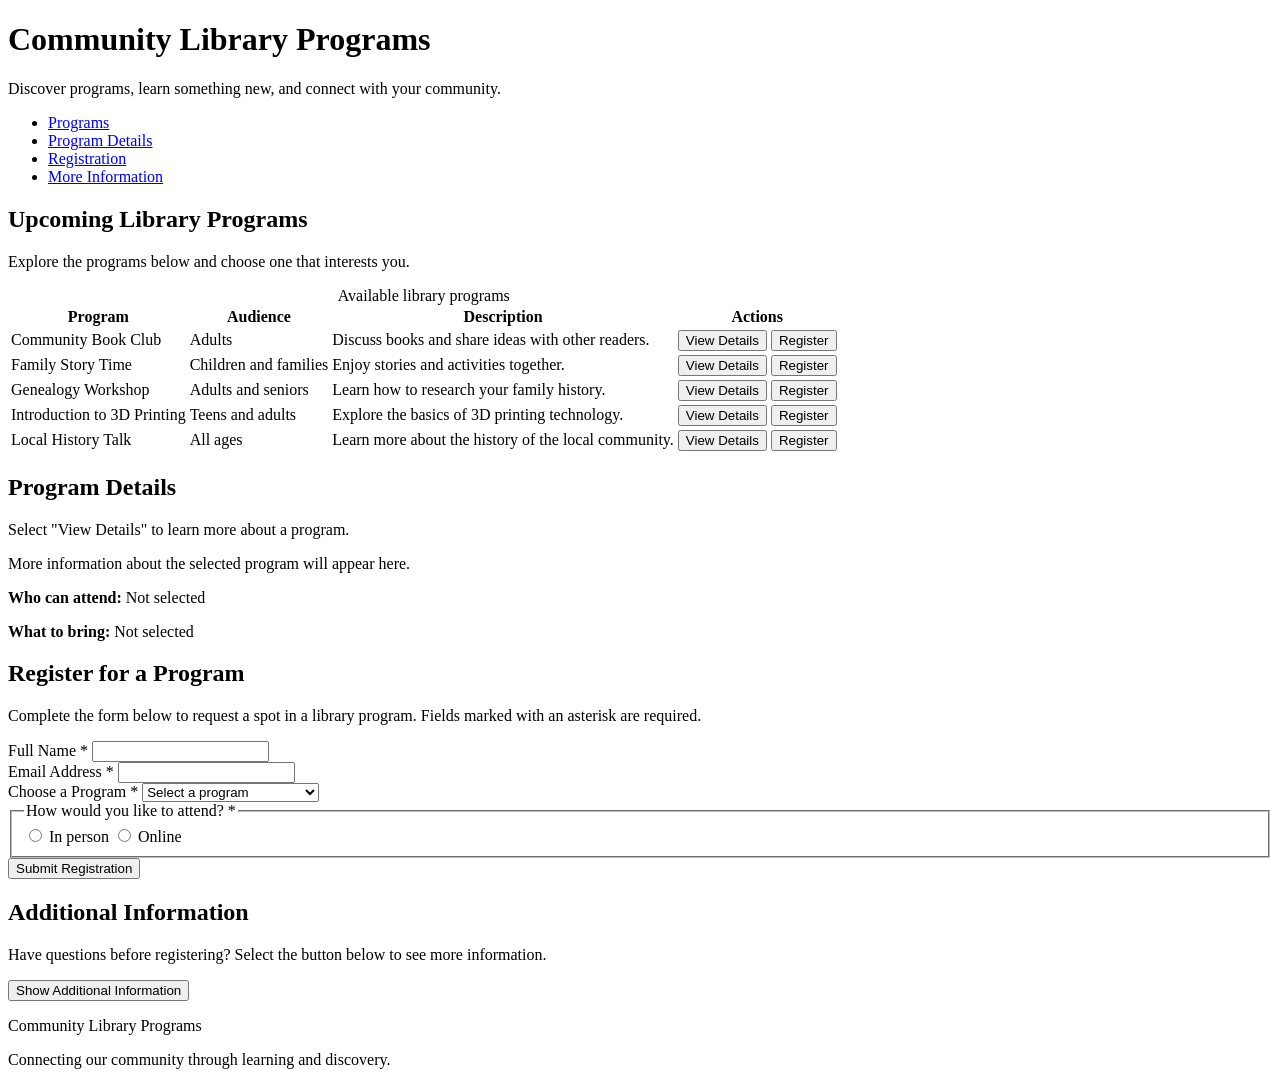
==== exercise-13.html @ ad017e91 "Create exercise-13.html for library programs page This HTML file outlines the structure for a commun" ====
<!DOCTYPE html>
<html lang="en">
<head>
    <meta charset="UTF-8">
    <meta name="viewport" content="width=device-width, initial-scale=1.0">
    <meta name="description" content="Explore library programs, workshops, and events for the community.">
    <title>Library Programs</title>
    <link rel="stylesheet" href="exercise13.css">
    <script src="script.js" defer></script>
</head>

<body>
    <header class="site-header">
        <div class="container">
            <h1>Community Library Programs</h1>
            <p>Discover programs, learn something new, and connect with your community.</p>

            <nav aria-label="Main navigation">
                <ul>
                    <li><a href="#programs">Programs</a></li>
                    <li><a href="#details">Program Details</a></li>
                    <li><a href="#registration">Registration</a></li>
                    <li><a href="#information">More Information</a></li>
                </ul>
            </nav>
        </div>
    </header>

    <main class="container">
        <section id="programs" class="section">
            <h2>Upcoming Library Programs</h2>
            <p>Explore the programs below and choose one that interests you.</p>

            <div class="table-wrapper">
                <table>
                    <caption>Available library programs</caption>
                    <thead>
                        <tr>
                            <th scope="col">Program</th>
                            <th scope="col">Audience</th>
                            <th scope="col">Description</th>
                            <th scope="col">Actions</th>
                        </tr>
                    </thead>
                    <tbody>
                        <tr>
                            <td>Community Book Club</td>
                            <td>Adults</td>
                            <td>Discuss books and share ideas with other readers.</td>
                            <td>
                                <button type="button" class="details-button" data-program="book-club">View Details</button>
                                <button type="button" class="register-button" data-program="book-club">Register</button>
                            </td>
                        </tr>
                        <tr>
                            <td>Family Story Time</td>
                            <td>Children and families</td>
                            <td>Enjoy stories and activities together.</td>
                            <td>
                                <button type="button" class="details-button" data-program="story-time">View Details</button>
                                <button type="button" class="register-button" data-program="story-time">Register</button>
                            </td>
                        </tr>
                        <tr>
                            <td>Genealogy Workshop</td>
                            <td>Adults and seniors</td>
                            <td>Learn how to research your family history.</td>
                            <td>
                                <button type="button" class="details-button" data-program="genealogy">View Details</button>
                                <button type="button" class="register-button" data-program="genealogy">Register</button>
                            </td>
                        </tr>
                        <tr>
                            <td>Introduction to 3D Printing</td>
                            <td>Teens and adults</td>
                            <td>Explore the basics of 3D printing technology.</td>
                            <td>
                                <button type="button" class="details-button" data-program="printing">View Details</button>
                                <button type="button" class="register-button" data-program="printing">Register</button>
                            </td>
                        </tr>
                        <tr>
                            <td>Local History Talk</td>
                            <td>All ages</td>
                            <td>Learn more about the history of the local community.</td>
                            <td>
                                <button type="button" class="details-button" data-program="history">View Details</button>
                                <button type="button" class="register-button" data-program="history">Register</button>
                            </td>
                        </tr>
                    </tbody>
                </table>
            </div>
        </section>

        <section id="details" class="section details-card">
            <h2>Program Details</h2>
            <p id="program-title">Select "View Details" to learn more about a program.</p>
            <p id="program-description">More information about the selected program will appear here.</p>
            <p><strong>Who can attend:</strong> <span id="program-audience">Not selected</span></p>
            <p><strong>What to bring:</strong> <span id="program-bring">Not selected</span></p>
        </section>

        <section id="registration" class="section">
            <h2>Register for a Program</h2>
            <p>Complete the form below to request a spot in a library program. Fields marked with an asterisk are required.</p>

            <form id="registration-form">
                <div class="form-group">
                    <label for="name">Full Name *</label>
                    <input type="text" id="name" name="name" autocomplete="name" required>
                </div>

                <div class="form-group">
                    <label for="email">Email Address *</label>
                    <input type="email" id="email" name="email" autocomplete="email" required>
                </div>

                <div class="form-group">
                    <label for="program-select">Choose a Program *</label>
                    <select id="program-select" name="program" required>
                        <option value="">Select a program</option>
                        <option value="book-club">Community Book Club</option>
                        <option value="story-time">Family Story Time</option>
                        <option value="genealogy">Genealogy Workshop</option>
                        <option value="printing">Introduction to 3D Printing</option>
                        <option value="history">Local History Talk</option>
                    </select>
                </div>

                <fieldset class="form-group">
                    <legend>How would you like to attend? *</legend>
                    <label class="radio-label">
                        <input type="radio" name="attendance" value="in person" required>
                        In person
                    </label>
                    <label class="radio-label">
                        <input type="radio" name="attendance" value="online">
                        Online
                    </label>
                </fieldset>

                <button type="submit" class="submit-button">Submit Registration</button>
            </form>

            <p id="registration-message" class="message" role="status" aria-live="polite"></p>
        </section>

        <section id="information" class="section">
            <h2>Additional Information</h2>
            <p>Have questions before registering? Select the button below to see more information.</p>

            <button type="button" id="info-button" aria-expanded="false" aria-controls="extra-info">
                Show Additional Information
            </button>

            <div id="extra-info" hidden>
                <p>Library programs are designed to help community members learn, explore interests, and connect with others. Please contact the library for additional information about program dates, availability, or accommodations.</p>
            </div>
        </section>
    </main>

    <footer class="site-footer">
        <div class="container">
            <p>Community Library Programs</p>
            <p>Connecting our community through learning and discovery.</p>
        </div>
    </footer>
</body>
</html>
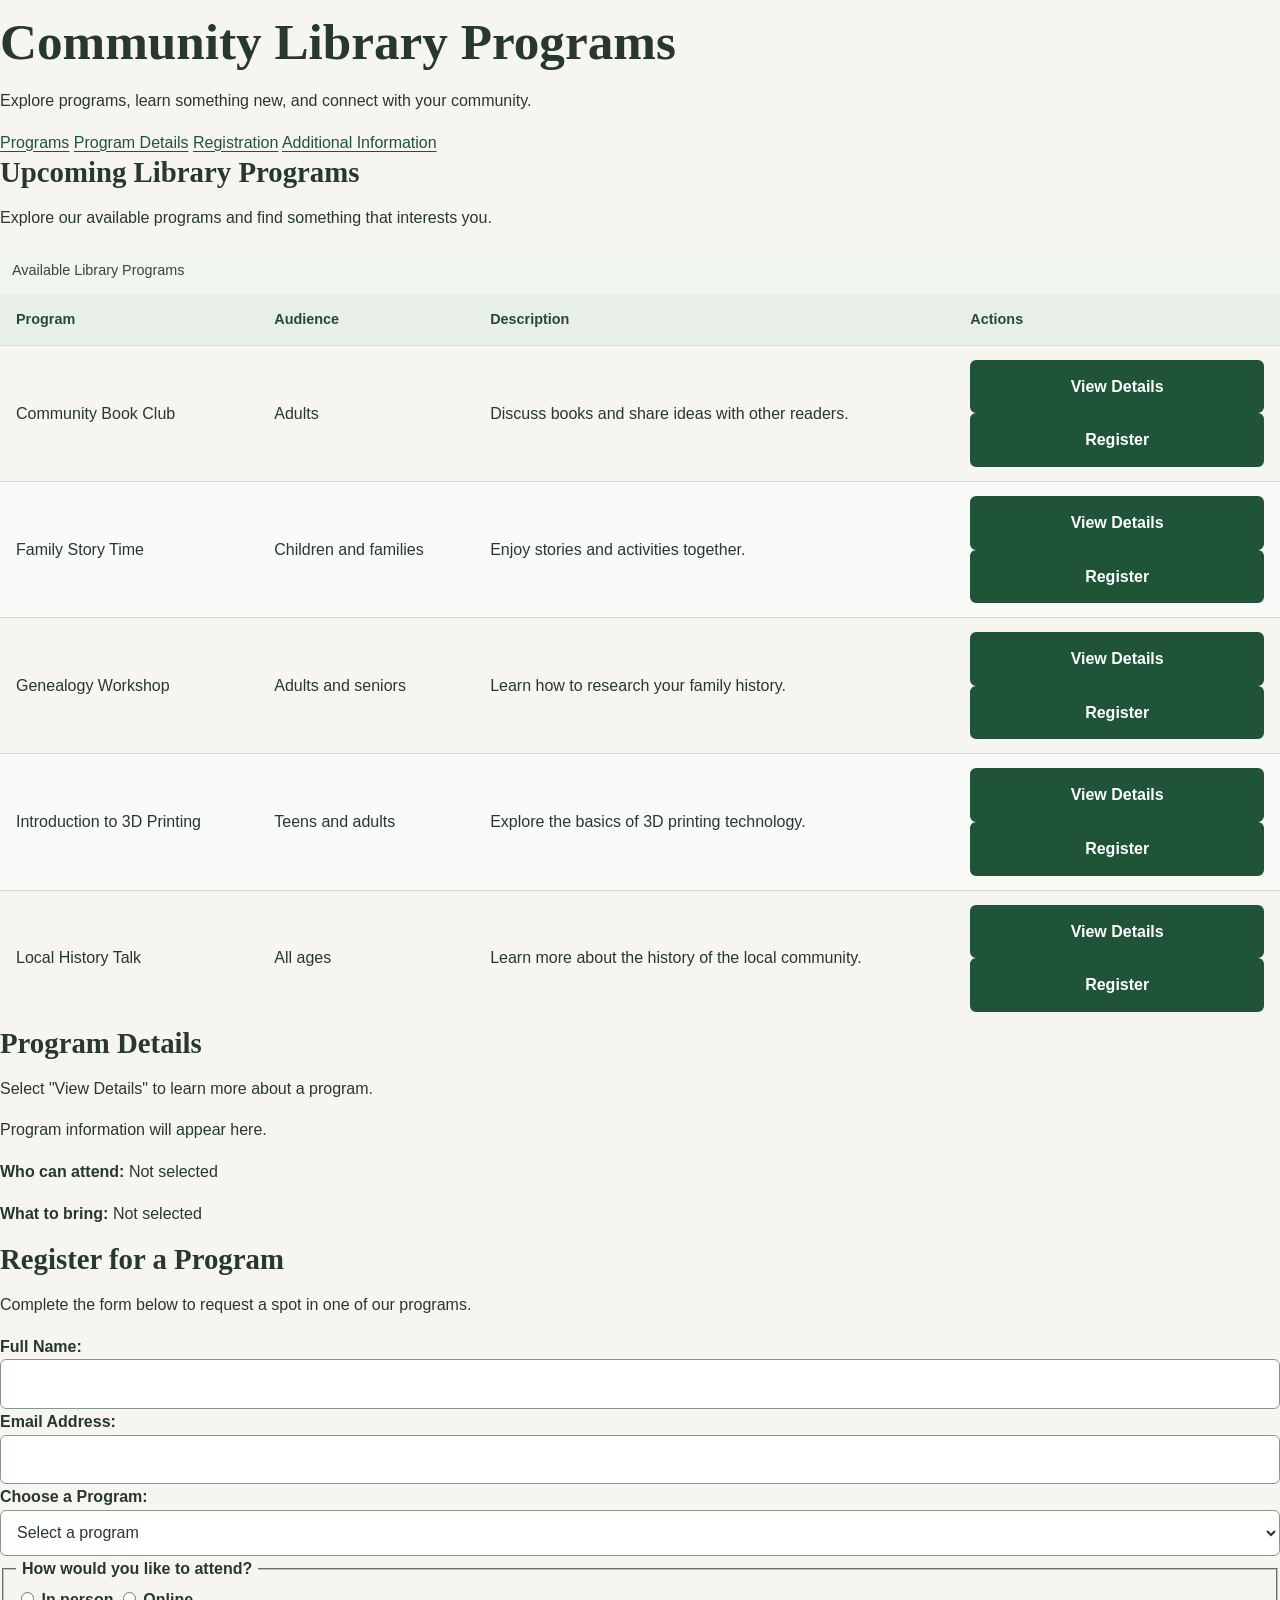
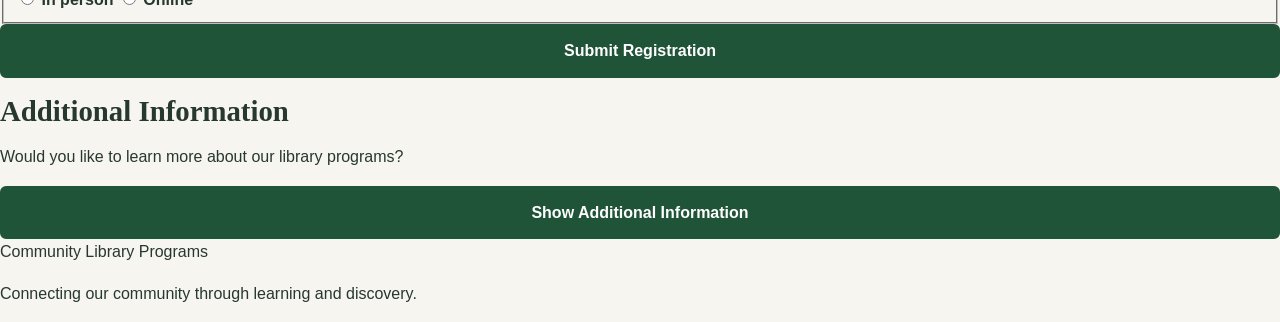
==== commit fbc05c8e: "Refactor HTML structure and improve content clarity Updated the header structure and improved access" ====
--- a/exercise-13.html
+++ b/exercise-13.html
@@ -3,168 +3,165 @@
 <head>
     <meta charset="UTF-8">
     <meta name="viewport" content="width=device-width, initial-scale=1.0">
-    <meta name="description" content="Explore library programs, workshops, and events for the community.">
-    <title>Library Programs</title>
-    <link rel="stylesheet" href="exercise13.css">
+    <title>Community Library Programs</title>
+    <link rel="stylesheet" href="exercise09.css">
     <script src="script.js" defer></script>
 </head>
 
 <body>
-    <header class="site-header">
-        <div class="container">
-            <h1>Community Library Programs</h1>
-            <p>Discover programs, learn something new, and connect with your community.</p>
 
-            <nav aria-label="Main navigation">
-                <ul>
-                    <li><a href="#programs">Programs</a></li>
-                    <li><a href="#details">Program Details</a></li>
-                    <li><a href="#registration">Registration</a></li>
-                    <li><a href="#information">More Information</a></li>
-                </ul>
-            </nav>
-        </div>
+    <header>
+        <h1>Community Library Programs</h1>
+        <p>Explore programs, learn something new, and connect with your community.</p>
+
+        <nav>
+            <a href="#programs">Programs</a>
+            <a href="#details">Program Details</a>
+            <a href="#registration">Registration</a>
+            <a href="#information">Additional Information</a>
+        </nav>
     </header>
 
-    <main class="container">
-        <section id="programs" class="section">
+    <main>
+
+        <section id="programs">
             <h2>Upcoming Library Programs</h2>
-            <p>Explore the programs below and choose one that interests you.</p>
+            <p>Explore our available programs and find something that interests you.</p>
 
-            <div class="table-wrapper">
-                <table>
-                    <caption>Available library programs</caption>
-                    <thead>
-                        <tr>
-                            <th scope="col">Program</th>
-                            <th scope="col">Audience</th>
-                            <th scope="col">Description</th>
-                            <th scope="col">Actions</th>
-                        </tr>
-                    </thead>
-                    <tbody>
-                        <tr>
-                            <td>Community Book Club</td>
-                            <td>Adults</td>
-                            <td>Discuss books and share ideas with other readers.</td>
-                            <td>
-                                <button type="button" class="details-button" data-program="book-club">View Details</button>
-                                <button type="button" class="register-button" data-program="book-club">Register</button>
-                            </td>
-                        </tr>
-                        <tr>
-                            <td>Family Story Time</td>
-                            <td>Children and families</td>
-                            <td>Enjoy stories and activities together.</td>
-                            <td>
-                                <button type="button" class="details-button" data-program="story-time">View Details</button>
-                                <button type="button" class="register-button" data-program="story-time">Register</button>
-                            </td>
-                        </tr>
-                        <tr>
-                            <td>Genealogy Workshop</td>
-                            <td>Adults and seniors</td>
-                            <td>Learn how to research your family history.</td>
-                            <td>
-                                <button type="button" class="details-button" data-program="genealogy">View Details</button>
-                                <button type="button" class="register-button" data-program="genealogy">Register</button>
-                            </td>
-                        </tr>
-                        <tr>
-                            <td>Introduction to 3D Printing</td>
-                            <td>Teens and adults</td>
-                            <td>Explore the basics of 3D printing technology.</td>
-                            <td>
-                                <button type="button" class="details-button" data-program="printing">View Details</button>
-                                <button type="button" class="register-button" data-program="printing">Register</button>
-                            </td>
-                        </tr>
-                        <tr>
-                            <td>Local History Talk</td>
-                            <td>All ages</td>
-                            <td>Learn more about the history of the local community.</td>
-                            <td>
-                                <button type="button" class="details-button" data-program="history">View Details</button>
-                                <button type="button" class="register-button" data-program="history">Register</button>
-                            </td>
-                        </tr>
-                    </tbody>
-                </table>
-            </div>
+            <table>
+                <caption>Available Library Programs</caption>
+                <thead>
+                    <tr>
+                        <th>Program</th>
+                        <th>Audience</th>
+                        <th>Description</th>
+                        <th>Actions</th>
+                    </tr>
+                </thead>
+
+                <tbody>
+                    <tr>
+                        <td>Community Book Club</td>
+                        <td>Adults</td>
+                        <td>Discuss books and share ideas with other readers.</td>
+                        <td>
+                            <button type="button" class="details-button" data-program="book-club">View Details</button>
+                            <button type="button" class="register-button" data-program="book-club">Register</button>
+                        </td>
+                    </tr>
+
+                    <tr>
+                        <td>Family Story Time</td>
+                        <td>Children and families</td>
+                        <td>Enjoy stories and activities together.</td>
+                        <td>
+                            <button type="button" class="details-button" data-program="story-time">View Details</button>
+                            <button type="button" class="register-button" data-program="story-time">Register</button>
+                        </td>
+                    </tr>
+
+                    <tr>
+                        <td>Genealogy Workshop</td>
+                        <td>Adults and seniors</td>
+                        <td>Learn how to research your family history.</td>
+                        <td>
+                            <button type="button" class="details-button" data-program="genealogy">View Details</button>
+                            <button type="button" class="register-button" data-program="genealogy">Register</button>
+                        </td>
+                    </tr>
+
+                    <tr>
+                        <td>Introduction to 3D Printing</td>
+                        <td>Teens and adults</td>
+                        <td>Explore the basics of 3D printing technology.</td>
+                        <td>
+                            <button type="button" class="details-button" data-program="printing">View Details</button>
+                            <button type="button" class="register-button" data-program="printing">Register</button>
+                        </td>
+                    </tr>
+
+                    <tr>
+                        <td>Local History Talk</td>
+                        <td>All ages</td>
+                        <td>Learn more about the history of the local community.</td>
+                        <td>
+                            <button type="button" class="details-button" data-program="history">View Details</button>
+                            <button type="button" class="register-button" data-program="history">Register</button>
+                        </td>
+                    </tr>
+                </tbody>
+            </table>
         </section>
 
-        <section id="details" class="section details-card">
+        <section id="details">
             <h2>Program Details</h2>
             <p id="program-title">Select "View Details" to learn more about a program.</p>
-            <p id="program-description">More information about the selected program will appear here.</p>
+            <p id="program-description">Program information will appear here.</p>
             <p><strong>Who can attend:</strong> <span id="program-audience">Not selected</span></p>
             <p><strong>What to bring:</strong> <span id="program-bring">Not selected</span></p>
         </section>
 
-        <section id="registration" class="section">
+        <section id="registration">
             <h2>Register for a Program</h2>
-            <p>Complete the form below to request a spot in a library program. Fields marked with an asterisk are required.</p>
+            <p>Complete the form below to request a spot in one of our programs.</p>
 
             <form id="registration-form">
-                <div class="form-group">
-                    <label for="name">Full Name *</label>
-                    <input type="text" id="name" name="name" autocomplete="name" required>
-                </div>
 
-                <div class="form-group">
-                    <label for="email">Email Address *</label>
-                    <input type="email" id="email" name="email" autocomplete="email" required>
-                </div>
+                <label for="name">Full Name:</label>
+                <input type="text" id="name" name="name" required>
 
-                <div class="form-group">
-                    <label for="program-select">Choose a Program *</label>
-                    <select id="program-select" name="program" required>
-                        <option value="">Select a program</option>
-                        <option value="book-club">Community Book Club</option>
-                        <option value="story-time">Family Story Time</option>
-                        <option value="genealogy">Genealogy Workshop</option>
-                        <option value="printing">Introduction to 3D Printing</option>
-                        <option value="history">Local History Talk</option>
-                    </select>
-                </div>
+                <label for="email">Email Address:</label>
+                <input type="email" id="email" name="email" required>
 
-                <fieldset class="form-group">
-                    <legend>How would you like to attend? *</legend>
-                    <label class="radio-label">
+                <label for="program-select">Choose a Program:</label>
+                <select id="program-select" name="program" required>
+                    <option value="">Select a program</option>
+                    <option value="book-club">Community Book Club</option>
+                    <option value="story-time">Family Story Time</option>
+                    <option value="genealogy">Genealogy Workshop</option>
+                    <option value="printing">Introduction to 3D Printing</option>
+                    <option value="history">Local History Talk</option>
+                </select>
+
+                <fieldset>
+                    <legend>How would you like to attend?</legend>
+
+                    <label>
                         <input type="radio" name="attendance" value="in person" required>
                         In person
                     </label>
-                    <label class="radio-label">
+
+                    <label>
                         <input type="radio" name="attendance" value="online">
                         Online
                     </label>
                 </fieldset>
 
-                <button type="submit" class="submit-button">Submit Registration</button>
+                <button type="submit">Submit Registration</button>
             </form>
 
-            <p id="registration-message" class="message" role="status" aria-live="polite"></p>
+            <p id="registration-message" aria-live="polite"></p>
         </section>
 
-        <section id="information" class="section">
+        <section id="information">
             <h2>Additional Information</h2>
-            <p>Have questions before registering? Select the button below to see more information.</p>
+            <p>Would you like to learn more about our library programs?</p>
 
             <button type="button" id="info-button" aria-expanded="false" aria-controls="extra-info">
                 Show Additional Information
             </button>
 
             <div id="extra-info" hidden>
-                <p>Library programs are designed to help community members learn, explore interests, and connect with others. Please contact the library for additional information about program dates, availability, or accommodations.</p>
+                <p>Our library programs provide opportunities for community members to learn new skills, explore interests, and connect with others. Contact the library if you have questions about program availability or accommodations.</p>
             </div>
         </section>
+
     </main>
 
-    <footer class="site-footer">
-        <div class="container">
-            <p>Community Library Programs</p>
-            <p>Connecting our community through learning and discovery.</p>
-        </div>
+    <footer>
+        <p>Community Library Programs</p>
+        <p>Connecting our community through learning and discovery.</p>
     </footer>
+
 </body>
 </html>
--- a/exercise09.css
+++ b/exercise09.css
@@ -0,0 +1,493 @@
+/* General page styles */
+* {
+    box-sizing: border-box;
+}
+
+html {
+    scroll-behavior: smooth;
+    scroll-padding-top: 20px;
+}
+
+body {
+    margin: 0;
+    background-color: #f7f5ef;
+    color: #26382f;
+    font-family: "DM Sans", sans-serif;
+    font-size: 16px;
+    line-height: 1.6;
+}
+
+h1,
+h2,
+h3 {
+    font-family: "Playfair Display", serif;
+    line-height: 1.25;
+}
+
+h1 {
+    margin: 10px 0 14px;
+    font-size: clamp(2rem, 4vw, 3.4rem);
+}
+
+h2 {
+    margin: 0 0 14px;
+    font-size: 1.8rem;
+}
+
+h3 {
+    margin-top: 0;
+    font-size: 1.25rem;
+}
+
+p {
+    margin-top: 0;
+}
+
+/* Accessibility improvement: skip link */
+.skip-link {
+    position: absolute;
+    top: -100px;
+    left: 12px;
+    z-index: 1000;
+    padding: 12px 18px;
+    background-color: #ffffff;
+    color: #193f2c;
+    border: 3px solid #193f2c;
+    border-radius: 6px;
+    font-weight: 700;
+}
+
+.skip-link:focus {
+    top: 12px;
+}
+
+/* Links and keyboard focus */
+a {
+    color: #205438;
+    text-underline-offset: 3px;
+}
+
+a:hover {
+    color: #654000;
+}
+
+a:focus-visible,
+button:focus-visible,
+input:focus-visible,
+select:focus-visible,
+.table-wrapper:focus-visible,
+.skip-link:focus-visible {
+    outline: 3px solid #765018;
+    outline-offset: 4px;
+}
+
+a:focus-visible,
+button:focus-visible,
+input:focus-visible,
+select:focus-visible {
+    border-radius: 4px;
+}
+
+/* Header */
+#main-header {
+    padding: 52px 24px 38px;
+    background-color: #244b3a;
+    color: #ffffff;
+    text-align: center;
+}
+
+.header-content {
+    max-width: 900px;
+    margin: 0 auto;
+}
+
+.eyebrow {
+    margin-bottom: 10px;
+    color: #765018;
+    font-size: 0.78rem;
+    font-weight: 700;
+    letter-spacing: 2px;
+}
+
+#main-header .eyebrow {
+    color: #f0dba6;
+}
+
+.header-description {
+    max-width: 620px;
+    margin: 0 auto 25px;
+    color: #ffffff;
+    font-size: 1.1rem;
+}
+
+/* Navigation */
+.navigation {
+    display: flex;
+    justify-content: center;
+    flex-wrap: wrap;
+    gap: 14px;
+    margin: 25px 0 0;
+    padding: 0;
+    list-style: none;
+}
+
+.navigation a {
+    display: inline-block;
+    padding: 10px 20px;
+    border: 1px solid #ffffff;
+    border-radius: 6px;
+    color: #ffffff;
+    text-decoration: none;
+    font-weight: 600;
+}
+
+.navigation a:hover,
+.navigation a:focus-visible {
+    background-color: #f0dfb4;
+    color: #193f2c;
+}
+
+/* Main content */
+.page-container {
+    width: min(1180px, calc(100% - 40px));
+    margin: 32px auto;
+}
+
+.content-box {
+    min-width: 0;
+    padding: 28px;
+    border: 1px solid #e4e0d5;
+    border-radius: 12px;
+    background-color: #ffffff;
+    box-shadow: 0 5px 18px rgba(38, 56, 47, 0.06);
+}
+
+.section-intro {
+    max-width: 760px;
+    margin-bottom: 24px;
+    color: #4b554e;
+}
+
+/* Programs table */
+.table-wrapper {
+    width: 100%;
+    max-width: 100%;
+    overflow-x: auto;
+    border: 1px solid #b7c8ba;
+    border-radius: 8px;
+    -webkit-overflow-scrolling: touch;
+}
+
+table {
+    width: 100%;
+    min-width: 620px;
+    border-collapse: collapse;
+    text-align: left;
+}
+
+caption {
+    padding: 12px;
+    background-color: #f1f5f0;
+    color: #344a3b;
+    text-align: left;
+    font-size: 0.9rem;
+}
+
+th,
+td {
+    padding: 14px 16px;
+    border-bottom: 1px solid #d5ded5;
+}
+
+th {
+    background-color: #e8efe8;
+    color: #244b3a;
+    font-size: 0.9rem;
+}
+
+tbody tr:nth-child(even) {
+    background-color: #fafbf8;
+}
+
+tbody tr:hover {
+    background-color: #f0f5ed;
+}
+
+tbody tr:last-child td {
+    border-bottom: none;
+}
+
+/* Registration and information layout */
+.page-layout {
+    display: flex;
+    align-items: flex-start;
+    gap: 24px;
+    margin-top: 24px;
+}
+
+.registration-box {
+    flex: 1.4;
+    min-width: 0;
+}
+
+.info-box {
+    flex: 1;
+    min-width: 0;
+    background-color: #f0f4ed;
+}
+
+.info-box > p:not(.eyebrow) {
+    color: #35483b;
+}
+
+.info-card {
+    margin-top: 20px;
+    padding: 18px;
+    border: 1px solid #dce5d9;
+    border-radius: 8px;
+    background-color: #ffffff;
+}
+
+.info-card ul {
+    margin-bottom: 0;
+    padding-left: 24px;
+}
+
+.info-card li {
+    margin-bottom: 8px;
+}
+
+.info-card li:last-child {
+    margin-bottom: 0;
+}
+
+.text-link {
+    display: inline-block;
+    margin-top: 20px;
+    font-weight: 700;
+    text-decoration-thickness: 2px;
+    text-underline-offset: 4px;
+}
+
+/* Registration form */
+.form-group {
+    display: flex;
+    flex-direction: column;
+    gap: 8px;
+    margin: 0 0 20px;
+}
+
+label,
+legend {
+    font-weight: 700;
+}
+
+input[type="text"],
+input[type="email"],
+select {
+    width: 100%;
+    min-height: 46px;
+    padding: 11px 12px;
+    border: 1px solid #87988a;
+    border-radius: 6px;
+    background-color: #ffffff;
+    color: #26382f;
+    font: inherit;
+}
+
+input::placeholder {
+    color: #555f58;
+    opacity: 1;
+}
+
+input:focus,
+select:focus {
+    border-color: #205438;
+}
+
+fieldset.form-group {
+    padding: 16px;
+    border: 1px solid #aab9ad;
+    border-radius: 8px;
+}
+
+fieldset legend {
+    padding: 0 6px;
+}
+
+.radio-option {
+    display: flex;
+    align-items: center;
+    gap: 10px;
+    margin-top: 8px;
+    font-weight: 400;
+}
+
+.radio-option input {
+    width: 18px;
+    height: 18px;
+    accent-color: #205438;
+}
+
+button {
+    width: 100%;
+    min-height: 48px;
+    padding: 12px 18px;
+    border: 2px solid #205438;
+    border-radius: 6px;
+    background-color: #205438;
+    color: #ffffff;
+    font: inherit;
+    font-weight: 700;
+    cursor: pointer;
+}
+
+button:hover {
+    background-color: #193f2c;
+    border-color: #193f2c;
+}
+
+/* Footer */
+.site-footer {
+    padding: 26px 20px;
+    background-color: #244b3a;
+    color: #ffffff;
+    text-align: center;
+}
+
+.site-footer p {
+    margin: 0;
+}
+
+/* Tablet responsive styles */
+@media (max-width: 900px) {
+    .page-container {
+        width: calc(100% - 32px);
+        margin: 24px auto;
+    }
+
+    .content-box {
+        padding: 22px;
+    }
+
+    .page-layout {
+        flex-direction: column;
+        gap: 20px;
+    }
+
+    .registration-box,
+    .info-box {
+        width: 100%;
+        flex: auto;
+    }
+
+    .table-wrapper {
+        overflow-x: auto;
+    }
+
+    table {
+        min-width: 620px;
+    }
+}
+
+/* Mobile responsive styles */
+@media (max-width: 480px) {
+    #main-header {
+        padding: 32px 16px 26px;
+    }
+
+    #main-header h1 {
+        font-size: 2rem;
+    }
+
+    .header-description {
+        font-size: 1rem;
+    }
+
+    .navigation {
+        flex-direction: column;
+        gap: 8px;
+        margin-top: 20px;
+    }
+
+    .navigation li,
+    .navigation a {
+        width: 100%;
+    }
+
+    .navigation a {
+        padding: 11px;
+    }
+
+    .page-container {
+        width: calc(100% - 20px);
+        margin: 16px auto;
+    }
+
+    .content-box {
+        padding: 16px;
+        border-radius: 9px;
+    }
+
+    h2 {
+        font-size: 1.5rem;
+    }
+
+    h3 {
+        font-size: 1.15rem;
+    }
+
+    .eyebrow {
+        font-size: 0.7rem;
+        letter-spacing: 1.5px;
+    }
+
+    .section-intro {
+        margin-bottom: 18px;
+    }
+
+    input[type="text"],
+    input[type="email"],
+    select {
+        min-height: 48px;
+        font-size: 16px;
+    }
+
+    button {
+        min-height: 48px;
+        font-size: 16px;
+    }
+
+    fieldset.form-group {
+        padding: 12px;
+    }
+
+    .info-card {
+        padding: 14px;
+    }
+
+    th,
+    td {
+        padding: 12px;
+    }
+
+    .site-footer {
+        padding: 20px 14px;
+        font-size: 0.9rem;
+    }
+}
+
+/* Respect users who prefer reduced motion */
+@media (prefers-reduced-motion: reduce) {
+    html {
+        scroll-behavior: auto;
+    }
+
+    *,
+    *::before,
+    *::after {
+        animation-duration: 0.01ms !important;
+        animation-iteration-count: 1 !important;
+        transition-duration: 0.01ms !important;
+    }
+}
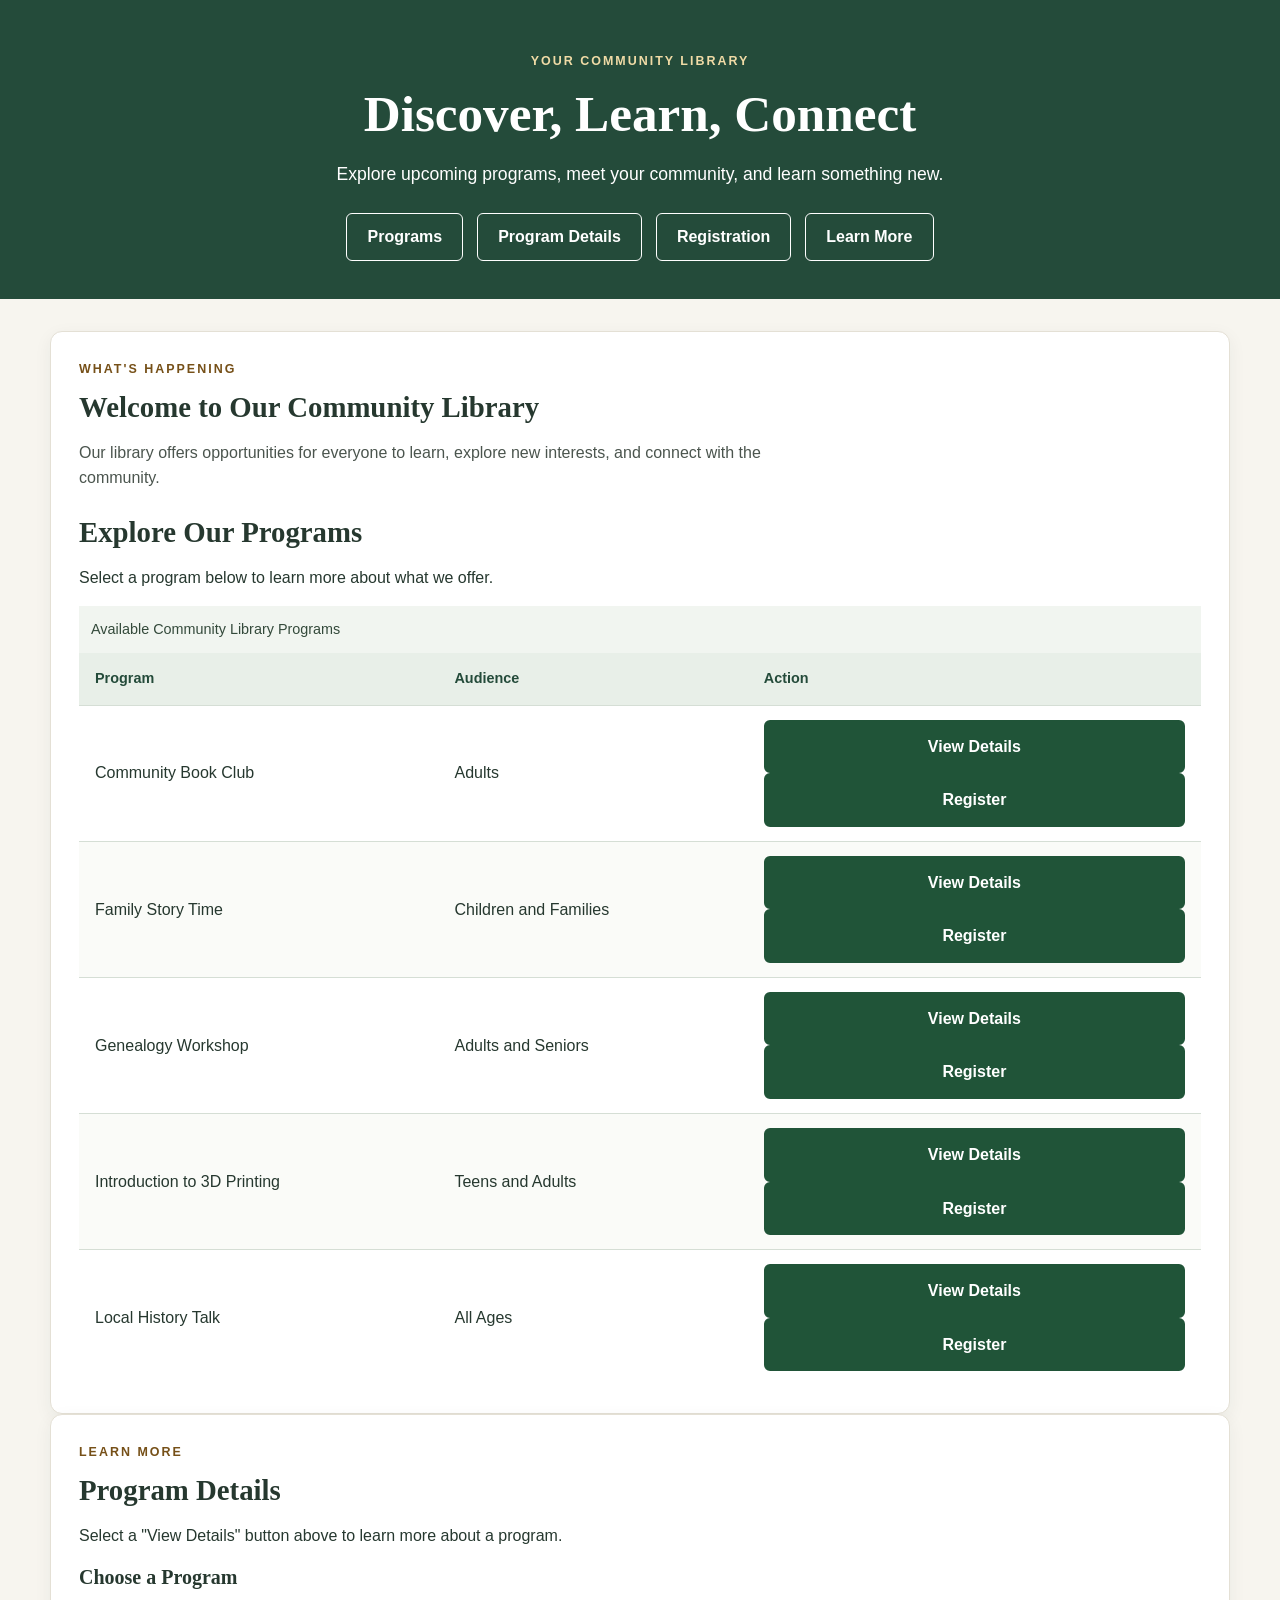
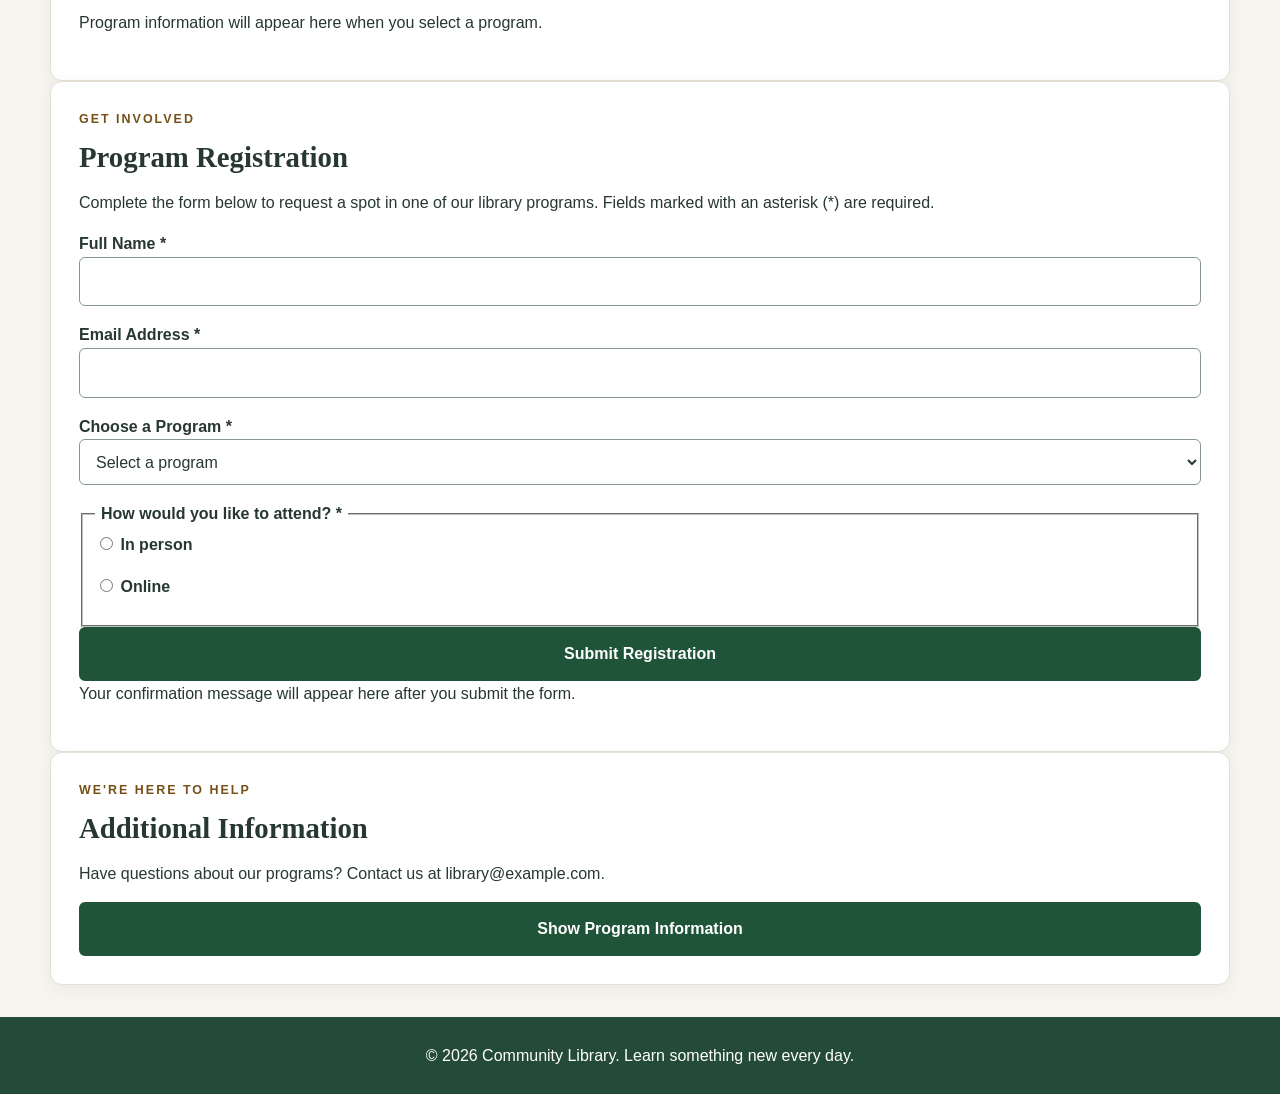
==== commit ccd47c1d: "Revise community library programs page layout and content Updated the HTML structure and content for" ====
--- a/exercise-13.html
+++ b/exercise-13.html
@@ -3,39 +3,71 @@
 <head>
     <meta charset="UTF-8">
     <meta name="viewport" content="width=device-width, initial-scale=1.0">
-    <title>Community Library Programs</title>
+    <meta name="description" content="Explore community library programs and learn more about upcoming events.">
+
+    <title>Library Programs | Community Library</title>
+
     <link rel="stylesheet" href="exercise09.css">
+
+    <link rel="preconnect" href="https://fonts.googleapis.com">
+    <link rel="preconnect" href="https://fonts.gstatic.com" crossorigin>
+    <link href="https://fonts.googleapis.com/css2?family=DM+Sans:wght@400;500;600;700&family=Playfair+Display:wght@600;700&display=swap" rel="stylesheet">
+
     <script src="script.js" defer></script>
 </head>
 
 <body>
 
-    <header>
-        <h1>Community Library Programs</h1>
-        <p>Explore programs, learn something new, and connect with your community.</p>
-
-        <nav>
-            <a href="#programs">Programs</a>
-            <a href="#details">Program Details</a>
-            <a href="#registration">Registration</a>
-            <a href="#information">Additional Information</a>
-        </nav>
+    <a class="skip-link" href="#main-content">Skip to main content</a>
+
+    <header id="main-header">
+        <div class="header-content">
+            <p class="eyebrow">YOUR COMMUNITY LIBRARY</p>
+
+            <h1 id="main-heading">Discover, Learn, Connect</h1>
+
+            <p class="header-description">
+                Explore upcoming programs, meet your community, and learn something new.
+            </p>
+
+            <nav aria-label="Main navigation">
+                <ul class="navigation">
+                    <li><a href="#programs">Programs</a></li>
+                    <li><a href="#program-details">Program Details</a></li>
+                    <li><a href="#registration">Registration</a></li>
+                    <li><a href="#information">Learn More</a></li>
+                </ul>
+            </nav>
+        </div>
     </header>
 
-    <main>
-
-        <section id="programs">
-            <h2>Upcoming Library Programs</h2>
-            <p>Explore our available programs and find something that interests you.</p>
+    <main id="main-content" class="page-container">
+
+        <section id="programs" class="content-box">
+
+            <p class="eyebrow">WHAT'S HAPPENING</p>
+
+            <h2>Welcome to Our Community Library</h2>
+
+            <p class="section-intro">
+                Our library offers opportunities for everyone to learn,
+                explore new interests, and connect with the community.
+            </p>
+
+            <h2>Explore Our Programs</h2>
+
+            <p>
+                Select a program below to learn more about what we offer.
+            </p>
 
             <table>
-                <caption>Available Library Programs</caption>
+                <caption>Available Community Library Programs</caption>
+
                 <thead>
                     <tr>
-                        <th>Program</th>
-                        <th>Audience</th>
-                        <th>Description</th>
-                        <th>Actions</th>
+                        <th scope="col">Program</th>
+                        <th scope="col">Audience</th>
+                        <th scope="col">Action</th>
                     </tr>
                 </thead>
 
@@ -43,124 +75,218 @@
                     <tr>
                         <td>Community Book Club</td>
                         <td>Adults</td>
-                        <td>Discuss books and share ideas with other readers.</td>
-                        <td>
-                            <button type="button" class="details-button" data-program="book-club">View Details</button>
-                            <button type="button" class="register-button" data-program="book-club">Register</button>
+                        <td>
+                            <button type="button" class="details-button"
+                                data-program="book-club">
+                                View Details
+                            </button>
+
+                            <button type="button" class="register-button"
+                                data-program="book-club">
+                                Register
+                            </button>
                         </td>
                     </tr>
 
                     <tr>
                         <td>Family Story Time</td>
-                        <td>Children and families</td>
-                        <td>Enjoy stories and activities together.</td>
-                        <td>
-                            <button type="button" class="details-button" data-program="story-time">View Details</button>
-                            <button type="button" class="register-button" data-program="story-time">Register</button>
+                        <td>Children and Families</td>
+                        <td>
+                            <button type="button" class="details-button"
+                                data-program="story-time">
+                                View Details
+                            </button>
+
+                            <button type="button" class="register-button"
+                                data-program="story-time">
+                                Register
+                            </button>
                         </td>
                     </tr>
 
                     <tr>
                         <td>Genealogy Workshop</td>
-                        <td>Adults and seniors</td>
-                        <td>Learn how to research your family history.</td>
-                        <td>
-                            <button type="button" class="details-button" data-program="genealogy">View Details</button>
-                            <button type="button" class="register-button" data-program="genealogy">Register</button>
+                        <td>Adults and Seniors</td>
+                        <td>
+                            <button type="button" class="details-button"
+                                data-program="genealogy">
+                                View Details
+                            </button>
+
+                            <button type="button" class="register-button"
+                                data-program="genealogy">
+                                Register
+                            </button>
                         </td>
                     </tr>
 
                     <tr>
                         <td>Introduction to 3D Printing</td>
-                        <td>Teens and adults</td>
-                        <td>Explore the basics of 3D printing technology.</td>
-                        <td>
-                            <button type="button" class="details-button" data-program="printing">View Details</button>
-                            <button type="button" class="register-button" data-program="printing">Register</button>
+                        <td>Teens and Adults</td>
+                        <td>
+                            <button type="button" class="details-button"
+                                data-program="printing">
+                                View Details
+                            </button>
+
+                            <button type="button" class="register-button"
+                                data-program="printing">
+                                Register
+                            </button>
                         </td>
                     </tr>
 
                     <tr>
                         <td>Local History Talk</td>
-                        <td>All ages</td>
-                        <td>Learn more about the history of the local community.</td>
-                        <td>
-                            <button type="button" class="details-button" data-program="history">View Details</button>
-                            <button type="button" class="register-button" data-program="history">Register</button>
+                        <td>All Ages</td>
+                        <td>
+                            <button type="button" class="details-button"
+                                data-program="history">
+                                View Details
+                            </button>
+
+                            <button type="button" class="register-button"
+                                data-program="history">
+                                Register
+                            </button>
                         </td>
                     </tr>
                 </tbody>
             </table>
-        </section>
-
-        <section id="details">
+
+        </section>
+
+        <!-- PROGRAM DETAILS SECTION -->
+
+        <section id="program-details" class="content-box">
+
+            <p class="eyebrow">LEARN MORE</p>
+
             <h2>Program Details</h2>
-            <p id="program-title">Select "View Details" to learn more about a program.</p>
-            <p id="program-description">Program information will appear here.</p>
-            <p><strong>Who can attend:</strong> <span id="program-audience">Not selected</span></p>
-            <p><strong>What to bring:</strong> <span id="program-bring">Not selected</span></p>
-        </section>
-
-        <section id="registration">
-            <h2>Register for a Program</h2>
-            <p>Complete the form below to request a spot in one of our programs.</p>
+
+            <p>
+                Select a "View Details" button above to learn more about a program.
+            </p>
+
+            <h3 id="program-title">Choose a Program</h3>
+
+            <p id="program-description">
+                Program information will appear here when you select a program.
+            </p>
+
+            <p id="program-audience"></p>
+
+            <p id="program-bring"></p>
+
+        </section>
+
+        <!-- REGISTRATION SECTION -->
+
+        <section id="registration" class="content-box">
+
+            <p class="eyebrow">GET INVOLVED</p>
+
+            <h2>Program Registration</h2>
+
+            <p>
+                Complete the form below to request a spot in one of our library programs.
+                Fields marked with an asterisk (*) are required.
+            </p>
 
             <form id="registration-form">
 
-                <label for="name">Full Name:</label>
-                <input type="text" id="name" name="name" required>
-
-                <label for="email">Email Address:</label>
-                <input type="email" id="email" name="email" required>
-
-                <label for="program-select">Choose a Program:</label>
-                <select id="program-select" name="program" required>
-                    <option value="">Select a program</option>
-                    <option value="book-club">Community Book Club</option>
-                    <option value="story-time">Family Story Time</option>
-                    <option value="genealogy">Genealogy Workshop</option>
-                    <option value="printing">Introduction to 3D Printing</option>
-                    <option value="history">Local History Talk</option>
-                </select>
+                <p>
+                    <label for="name">Full Name *</label>
+                    <input type="text" id="name" name="name"
+                        autocomplete="name" required>
+                </p>
+
+                <p>
+                    <label for="email">Email Address *</label>
+                    <input type="email" id="email" name="email"
+                        autocomplete="email" required>
+                </p>
+
+                <p>
+                    <label for="program-select">Choose a Program *</label>
+
+                    <select id="program-select" name="program" required>
+                        <option value="">Select a program</option>
+                        <option value="book-club">Community Book Club</option>
+                        <option value="story-time">Family Story Time</option>
+                        <option value="genealogy">Genealogy Workshop</option>
+                        <option value="printing">Introduction to 3D Printing</option>
+                        <option value="history">Local History Talk</option>
+                    </select>
+                </p>
 
                 <fieldset>
-                    <legend>How would you like to attend?</legend>
-
-                    <label>
-                        <input type="radio" name="attendance" value="in person" required>
-                        In person
-                    </label>
-
-                    <label>
-                        <input type="radio" name="attendance" value="online">
-                        Online
-                    </label>
+                    <legend>How would you like to attend? *</legend>
+
+                    <p>
+                        <input type="radio" id="in-person"
+                            name="attendance" value="in person" required>
+                        <label for="in-person">In person</label>
+                    </p>
+
+                    <p>
+                        <input type="radio" id="online"
+                            name="attendance" value="online">
+                        <label for="online">Online</label>
+                    </p>
                 </fieldset>
 
                 <button type="submit">Submit Registration</button>
+
             </form>
 
-            <p id="registration-message" aria-live="polite"></p>
-        </section>
-
-        <section id="information">
+            <p id="registration-message" aria-live="polite">
+                Your confirmation message will appear here after you submit the form.
+            </p>
+
+        </section>
+
+        <!-- ADDITIONAL INFORMATION SECTION -->
+
+        <section id="information" class="content-box">
+
+            <p class="eyebrow">WE'RE HERE TO HELP</p>
+
             <h2>Additional Information</h2>
-            <p>Would you like to learn more about our library programs?</p>
-
-            <button type="button" id="info-button" aria-expanded="false" aria-controls="extra-info">
-                Show Additional Information
+
+            <p>
+                Have questions about our programs?
+                Contact us at library@example.com.
+            </p>
+
+            <button type="button" id="info-button"
+                aria-expanded="false" aria-controls="extra-info">
+                Show Program Information
             </button>
 
             <div id="extra-info" hidden>
-                <p>Our library programs provide opportunities for community members to learn new skills, explore interests, and connect with others. Contact the library if you have questions about program availability or accommodations.</p>
+
+                <h3>Why Join Our Programs?</h3>
+
+                <p>
+                    Library programs are a great way to meet new people,
+                    develop new skills, and discover something interesting.
+                    There are activities for children, teens, adults, and families.
+                </p>
+
+                <p>
+                    Everyone is welcome! We look forward to seeing you
+                    at our next community event.
+                </p>
+
             </div>
+
         </section>
 
     </main>
 
-    <footer>
-        <p>Community Library Programs</p>
-        <p>Connecting our community through learning and discovery.</p>
+    <footer class="site-footer">
+        <p>&copy; 2026 Community Library. Learn something new every day.</p>
     </footer>
 
 </body>
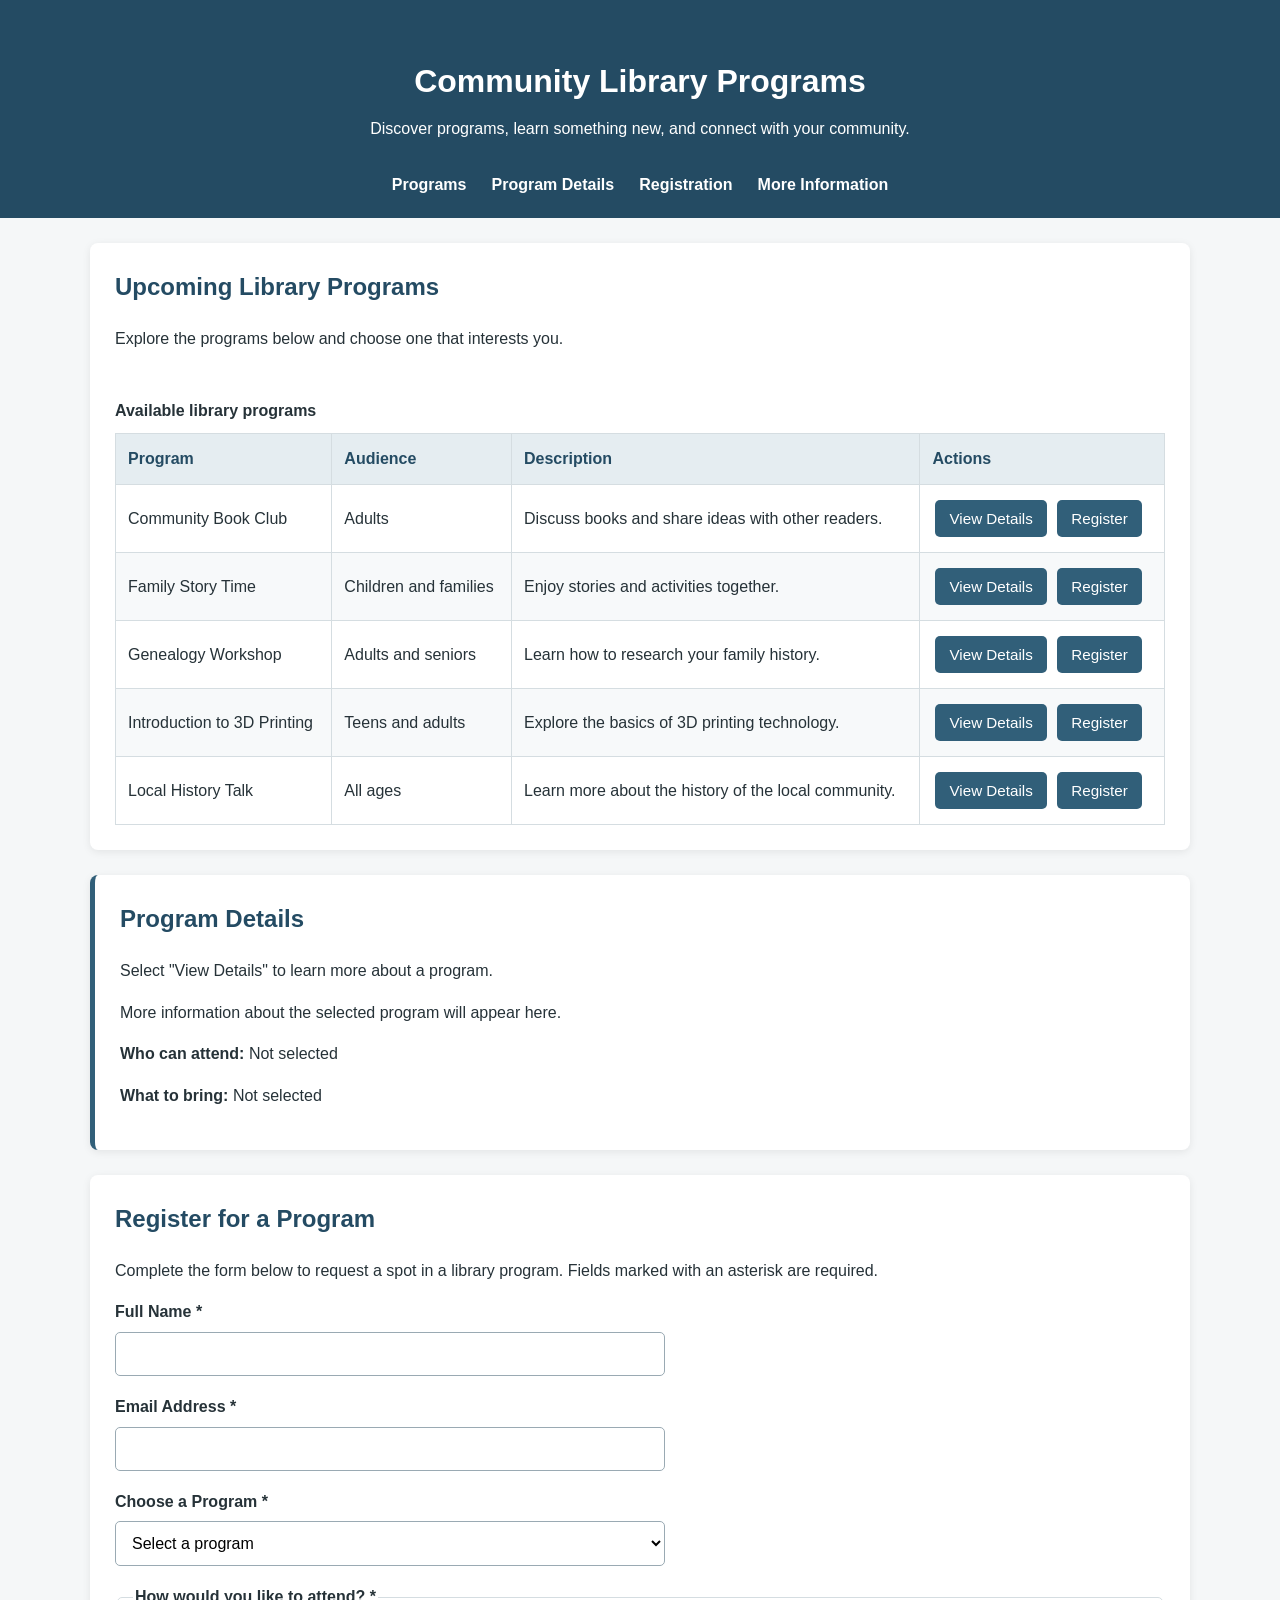
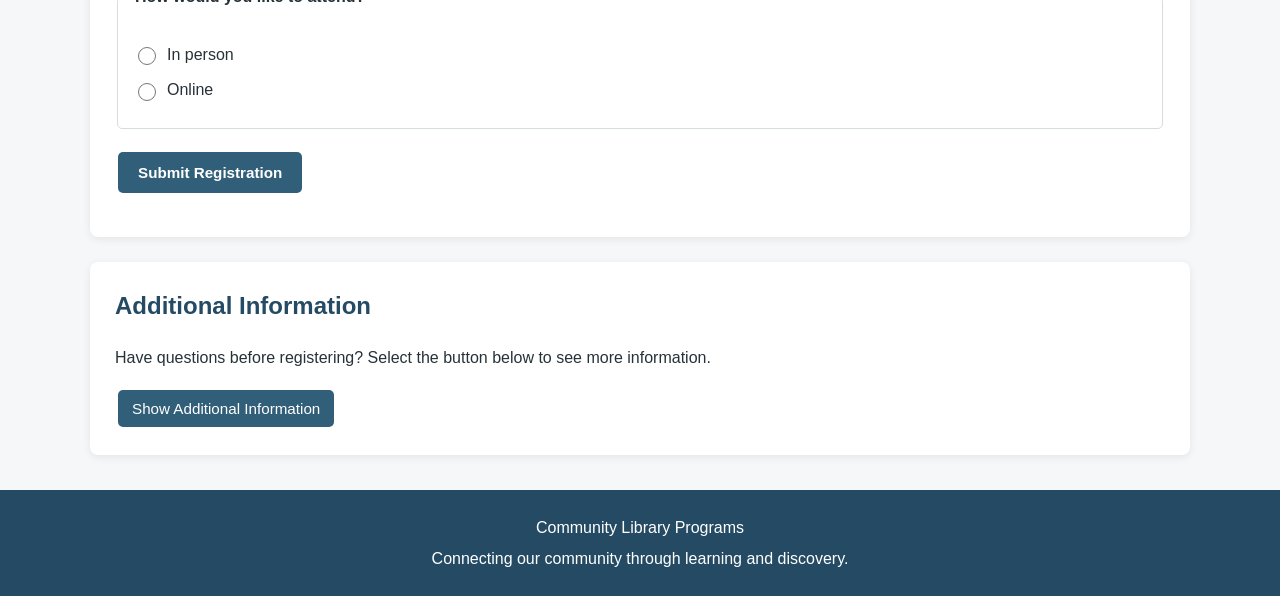
==== commit 0627e7d7: "Revise content and structure of exercise-13.html Updated the library programs page with new descript" ====
--- a/exercise-13.html
+++ b/exercise-13.html
@@ -3,213 +3,121 @@
 <head>
     <meta charset="UTF-8">
     <meta name="viewport" content="width=device-width, initial-scale=1.0">
-    <meta name="description" content="Explore community library programs and learn more about upcoming events.">
-
-    <title>Library Programs | Community Library</title>
-
-    <link rel="stylesheet" href="exercise09.css">
-
-    <link rel="preconnect" href="https://fonts.googleapis.com">
-    <link rel="preconnect" href="https://fonts.gstatic.com" crossorigin>
-    <link href="https://fonts.googleapis.com/css2?family=DM+Sans:wght@400;500;600;700&family=Playfair+Display:wght@600;700&display=swap" rel="stylesheet">
-
-    <script src="script.js" defer></script>
+    <meta name="description" content="Explore library programs, workshops, and events for the community.">
+    <title>Library Programs</title>
+    <link rel="stylesheet" href="exercise13.css">
+    <script src="script(2).js" defer></script>
 </head>
 
 <body>
-
-    <a class="skip-link" href="#main-content">Skip to main content</a>
-
-    <header id="main-header">
-        <div class="header-content">
-            <p class="eyebrow">YOUR COMMUNITY LIBRARY</p>
-
-            <h1 id="main-heading">Discover, Learn, Connect</h1>
-
-            <p class="header-description">
-                Explore upcoming programs, meet your community, and learn something new.
-            </p>
+    <header class="site-header">
+        <div class="container">
+            <h1>Community Library Programs</h1>
+            <p>Discover programs, learn something new, and connect with your community.</p>
 
             <nav aria-label="Main navigation">
-                <ul class="navigation">
+                <ul>
                     <li><a href="#programs">Programs</a></li>
-                    <li><a href="#program-details">Program Details</a></li>
+                    <li><a href="#details">Program Details</a></li>
                     <li><a href="#registration">Registration</a></li>
-                    <li><a href="#information">Learn More</a></li>
+                    <li><a href="#information">More Information</a></li>
                 </ul>
             </nav>
         </div>
     </header>
 
-    <main id="main-content" class="page-container">
+    <main class="container">
+        <section id="programs" class="section">
+            <h2>Upcoming Library Programs</h2>
+            <p>Explore the programs below and choose one that interests you.</p>
 
-        <section id="programs" class="content-box">
-
-            <p class="eyebrow">WHAT'S HAPPENING</p>
-
-            <h2>Welcome to Our Community Library</h2>
-
-            <p class="section-intro">
-                Our library offers opportunities for everyone to learn,
-                explore new interests, and connect with the community.
-            </p>
-
-            <h2>Explore Our Programs</h2>
-
-            <p>
-                Select a program below to learn more about what we offer.
-            </p>
-
-            <table>
-                <caption>Available Community Library Programs</caption>
-
-                <thead>
-                    <tr>
-                        <th scope="col">Program</th>
-                        <th scope="col">Audience</th>
-                        <th scope="col">Action</th>
-                    </tr>
-                </thead>
-
-                <tbody>
-                    <tr>
-                        <td>Community Book Club</td>
-                        <td>Adults</td>
-                        <td>
-                            <button type="button" class="details-button"
-                                data-program="book-club">
-                                View Details
-                            </button>
-
-                            <button type="button" class="register-button"
-                                data-program="book-club">
-                                Register
-                            </button>
-                        </td>
-                    </tr>
-
-                    <tr>
-                        <td>Family Story Time</td>
-                        <td>Children and Families</td>
-                        <td>
-                            <button type="button" class="details-button"
-                                data-program="story-time">
-                                View Details
-                            </button>
-
-                            <button type="button" class="register-button"
-                                data-program="story-time">
-                                Register
-                            </button>
-                        </td>
-                    </tr>
-
-                    <tr>
-                        <td>Genealogy Workshop</td>
-                        <td>Adults and Seniors</td>
-                        <td>
-                            <button type="button" class="details-button"
-                                data-program="genealogy">
-                                View Details
-                            </button>
-
-                            <button type="button" class="register-button"
-                                data-program="genealogy">
-                                Register
-                            </button>
-                        </td>
-                    </tr>
-
-                    <tr>
-                        <td>Introduction to 3D Printing</td>
-                        <td>Teens and Adults</td>
-                        <td>
-                            <button type="button" class="details-button"
-                                data-program="printing">
-                                View Details
-                            </button>
-
-                            <button type="button" class="register-button"
-                                data-program="printing">
-                                Register
-                            </button>
-                        </td>
-                    </tr>
-
-                    <tr>
-                        <td>Local History Talk</td>
-                        <td>All Ages</td>
-                        <td>
-                            <button type="button" class="details-button"
-                                data-program="history">
-                                View Details
-                            </button>
-
-                            <button type="button" class="register-button"
-                                data-program="history">
-                                Register
-                            </button>
-                        </td>
-                    </tr>
-                </tbody>
-            </table>
-
+            <div class="table-wrapper">
+                <table>
+                    <caption>Available library programs</caption>
+                    <thead>
+                        <tr>
+                            <th scope="col">Program</th>
+                            <th scope="col">Audience</th>
+                            <th scope="col">Description</th>
+                            <th scope="col">Actions</th>
+                        </tr>
+                    </thead>
+                    <tbody>
+                        <tr>
+                            <td>Community Book Club</td>
+                            <td>Adults</td>
+                            <td>Discuss books and share ideas with other readers.</td>
+                            <td>
+                                <button type="button" class="details-button" data-program="book-club">View Details</button>
+                                <button type="button" class="register-button" data-program="book-club">Register</button>
+                            </td>
+                        </tr>
+                        <tr>
+                            <td>Family Story Time</td>
+                            <td>Children and families</td>
+                            <td>Enjoy stories and activities together.</td>
+                            <td>
+                                <button type="button" class="details-button" data-program="story-time">View Details</button>
+                                <button type="button" class="register-button" data-program="story-time">Register</button>
+                            </td>
+                        </tr>
+                        <tr>
+                            <td>Genealogy Workshop</td>
+                            <td>Adults and seniors</td>
+                            <td>Learn how to research your family history.</td>
+                            <td>
+                                <button type="button" class="details-button" data-program="genealogy">View Details</button>
+                                <button type="button" class="register-button" data-program="genealogy">Register</button>
+                            </td>
+                        </tr>
+                        <tr>
+                            <td>Introduction to 3D Printing</td>
+                            <td>Teens and adults</td>
+                            <td>Explore the basics of 3D printing technology.</td>
+                            <td>
+                                <button type="button" class="details-button" data-program="printing">View Details</button>
+                                <button type="button" class="register-button" data-program="printing">Register</button>
+                            </td>
+                        </tr>
+                        <tr>
+                            <td>Local History Talk</td>
+                            <td>All ages</td>
+                            <td>Learn more about the history of the local community.</td>
+                            <td>
+                                <button type="button" class="details-button" data-program="history">View Details</button>
+                                <button type="button" class="register-button" data-program="history">Register</button>
+                            </td>
+                        </tr>
+                    </tbody>
+                </table>
+            </div>
         </section>
 
-        <!-- PROGRAM DETAILS SECTION -->
-
-        <section id="program-details" class="content-box">
-
-            <p class="eyebrow">LEARN MORE</p>
-
+        <section id="details" class="section details-card">
             <h2>Program Details</h2>
-
-            <p>
-                Select a "View Details" button above to learn more about a program.
-            </p>
-
-            <h3 id="program-title">Choose a Program</h3>
-
-            <p id="program-description">
-                Program information will appear here when you select a program.
-            </p>
-
-            <p id="program-audience"></p>
-
-            <p id="program-bring"></p>
-
+            <p id="program-title">Select "View Details" to learn more about a program.</p>
+            <p id="program-description">More information about the selected program will appear here.</p>
+            <p><strong>Who can attend:</strong> <span id="program-audience">Not selected</span></p>
+            <p><strong>What to bring:</strong> <span id="program-bring">Not selected</span></p>
         </section>
 
-        <!-- REGISTRATION SECTION -->
-
-        <section id="registration" class="content-box">
-
-            <p class="eyebrow">GET INVOLVED</p>
-
-            <h2>Program Registration</h2>
-
-            <p>
-                Complete the form below to request a spot in one of our library programs.
-                Fields marked with an asterisk (*) are required.
-            </p>
+        <section id="registration" class="section">
+            <h2>Register for a Program</h2>
+            <p>Complete the form below to request a spot in a library program. Fields marked with an asterisk are required.</p>
 
             <form id="registration-form">
+                <div class="form-group">
+                    <label for="name">Full Name *</label>
+                    <input type="text" id="name" name="name" autocomplete="name" required>
+                </div>
 
-                <p>
-                    <label for="name">Full Name *</label>
-                    <input type="text" id="name" name="name"
-                        autocomplete="name" required>
-                </p>
+                <div class="form-group">
+                    <label for="email">Email Address *</label>
+                    <input type="email" id="email" name="email" autocomplete="email" required>
+                </div>
 
-                <p>
-                    <label for="email">Email Address *</label>
-                    <input type="email" id="email" name="email"
-                        autocomplete="email" required>
-                </p>
-
-                <p>
+                <div class="form-group">
                     <label for="program-select">Choose a Program *</label>
-
                     <select id="program-select" name="program" required>
                         <option value="">Select a program</option>
                         <option value="book-club">Community Book Club</option>
@@ -218,76 +126,45 @@
                         <option value="printing">Introduction to 3D Printing</option>
                         <option value="history">Local History Talk</option>
                     </select>
-                </p>
+                </div>
 
-                <fieldset>
+                <fieldset class="form-group">
                     <legend>How would you like to attend? *</legend>
-
-                    <p>
-                        <input type="radio" id="in-person"
-                            name="attendance" value="in person" required>
-                        <label for="in-person">In person</label>
-                    </p>
-
-                    <p>
-                        <input type="radio" id="online"
-                            name="attendance" value="online">
-                        <label for="online">Online</label>
-                    </p>
+                    <label class="radio-label">
+                        <input type="radio" name="attendance" value="in person" required>
+                        In person
+                    </label>
+                    <label class="radio-label">
+                        <input type="radio" name="attendance" value="online">
+                        Online
+                    </label>
                 </fieldset>
 
-                <button type="submit">Submit Registration</button>
-
+                <button type="submit" class="submit-button">Submit Registration</button>
             </form>
 
-            <p id="registration-message" aria-live="polite">
-                Your confirmation message will appear here after you submit the form.
-            </p>
-
+            <p id="registration-message" class="message" role="status" aria-live="polite"></p>
         </section>
 
-        <!-- ADDITIONAL INFORMATION SECTION -->
+        <section id="information" class="section">
+            <h2>Additional Information</h2>
+            <p>Have questions before registering? Select the button below to see more information.</p>
 
-        <section id="information" class="content-box">
-
-            <p class="eyebrow">WE'RE HERE TO HELP</p>
-
-            <h2>Additional Information</h2>
-
-            <p>
-                Have questions about our programs?
-                Contact us at library@example.com.
-            </p>
-
-            <button type="button" id="info-button"
-                aria-expanded="false" aria-controls="extra-info">
-                Show Program Information
+            <button type="button" id="info-button" aria-expanded="false" aria-controls="extra-info">
+                Show Additional Information
             </button>
 
             <div id="extra-info" hidden>
-
-                <h3>Why Join Our Programs?</h3>
-
-                <p>
-                    Library programs are a great way to meet new people,
-                    develop new skills, and discover something interesting.
-                    There are activities for children, teens, adults, and families.
-                </p>
-
-                <p>
-                    Everyone is welcome! We look forward to seeing you
-                    at our next community event.
-                </p>
-
+                <p>Library programs are designed to help community members learn, explore interests, and connect with others. Please contact the library for additional information about program dates, availability, or accommodations.</p>
             </div>
-
         </section>
-
     </main>
 
     <footer class="site-footer">
-        <p>&copy; 2026 Community Library. Learn something new every day.</p>
+        <div class="container">
+            <p>Community Library Programs</p>
+            <p>Connecting our community through learning and discovery.</p>
+        </div>
     </footer>
-
 </body>
 </html>
--- a/exercise13.css
+++ b/exercise13.css
@@ -0,0 +1,246 @@
+/* General page styles */
+* {
+    box-sizing: border-box;
+}
+
+html {
+    scroll-behavior: smooth;
+}
+
+body {
+    margin: 0;
+    font-family: Arial, Helvetica, sans-serif;
+    line-height: 1.6;
+    color: #263238;
+    background-color: #f5f7f8;
+}
+
+.container {
+    width: 90%;
+    max-width: 1100px;
+    margin: 0 auto;
+}
+
+/* Header and navigation */
+.site-header {
+    background-color: #244b63;
+    color: white;
+    padding: 35px 0 20px;
+    text-align: center;
+}
+
+.site-header h1 {
+    margin-bottom: 8px;
+}
+
+.site-header p {
+    margin-top: 0;
+}
+
+nav ul {
+    display: flex;
+    justify-content: center;
+    flex-wrap: wrap;
+    gap: 12px 25px;
+    list-style: none;
+    padding: 15px 0 0;
+    margin: 0;
+}
+
+nav a {
+    color: white;
+    font-weight: bold;
+    text-decoration: none;
+}
+
+nav a:hover {
+    text-decoration: underline;
+}
+
+/* Main sections */
+.section {
+    background-color: white;
+    margin: 25px 0;
+    padding: 25px;
+    border-radius: 8px;
+    box-shadow: 0 2px 8px rgba(0, 0, 0, 0.08);
+}
+
+h2 {
+    color: #244b63;
+    margin-top: 0;
+}
+
+/* Program table */
+.table-wrapper {
+    width: 100%;
+    overflow-x: auto;
+}
+
+table {
+    width: 100%;
+    border-collapse: collapse;
+    margin-top: 20px;
+    min-width: 650px;
+}
+
+caption {
+    text-align: left;
+    font-weight: bold;
+    padding: 10px 0;
+}
+
+th,
+td {
+    border: 1px solid #d5dde1;
+    padding: 12px;
+    text-align: left;
+}
+
+th {
+    background-color: #e5edf1;
+    color: #244b63;
+}
+
+tbody tr:nth-child(even) {
+    background-color: #f7f9fa;
+}
+
+/* Buttons */
+button {
+    background-color: #315f79;
+    color: white;
+    border: none;
+    border-radius: 5px;
+    padding: 10px 14px;
+    margin: 3px;
+    cursor: pointer;
+    font-size: 0.95rem;
+}
+
+button:hover {
+    background-color: #193b50;
+}
+
+/* Visible keyboard focus */
+a:focus-visible,
+button:focus-visible,
+input:focus-visible,
+select:focus-visible {
+    outline: 3px solid #d18a24;
+    outline-offset: 3px;
+}
+
+/* Program details */
+.details-card {
+    border-left: 5px solid #315f79;
+}
+
+/* Registration form */
+.form-group {
+    margin-bottom: 18px;
+}
+
+label,
+legend {
+    display: block;
+    font-weight: bold;
+    margin-bottom: 7px;
+}
+
+input[type="text"],
+input[type="email"],
+select {
+    display: block;
+    width: 100%;
+    max-width: 550px;
+    padding: 12px;
+    border: 1px solid #9aaab3;
+    border-radius: 5px;
+    font-size: 1rem;
+    background-color: white;
+}
+
+fieldset {
+    border: 1px solid #d5dde1;
+    border-radius: 5px;
+    padding: 15px;
+}
+
+.radio-label {
+    display: flex;
+    align-items: center;
+    gap: 8px;
+    font-weight: normal;
+    margin: 10px 0;
+}
+
+.radio-label input {
+    width: 18px;
+    height: 18px;
+}
+
+.submit-button {
+    margin-top: 5px;
+    padding: 12px 20px;
+    font-weight: bold;
+}
+
+.message {
+    font-weight: bold;
+    color: #245b38;
+}
+
+/* Additional information */
+#extra-info {
+    margin-top: 15px;
+    padding: 15px;
+    background-color: #edf3f6;
+    border-radius: 5px;
+}
+
+/* Footer */
+.site-footer {
+    background-color: #244b63;
+    color: white;
+    text-align: center;
+    padding: 20px;
+    margin-top: 35px;
+}
+
+.site-footer p {
+    margin: 5px;
+}
+
+/* Responsive layout for phones and tablets */
+@media (max-width: 700px) {
+    .container {
+        width: 94%;
+    }
+
+    .site-header {
+        padding: 25px 0 18px;
+    }
+
+    .site-header h1 {
+        font-size: 1.7rem;
+    }
+
+    nav ul {
+        flex-direction: column;
+        gap: 12px;
+    }
+
+    .section {
+        padding: 18px;
+        margin: 18px 0;
+    }
+
+    table {
+        min-width: 650px;
+    }
+
+    button {
+        padding: 10px 12px;
+    }
+}
